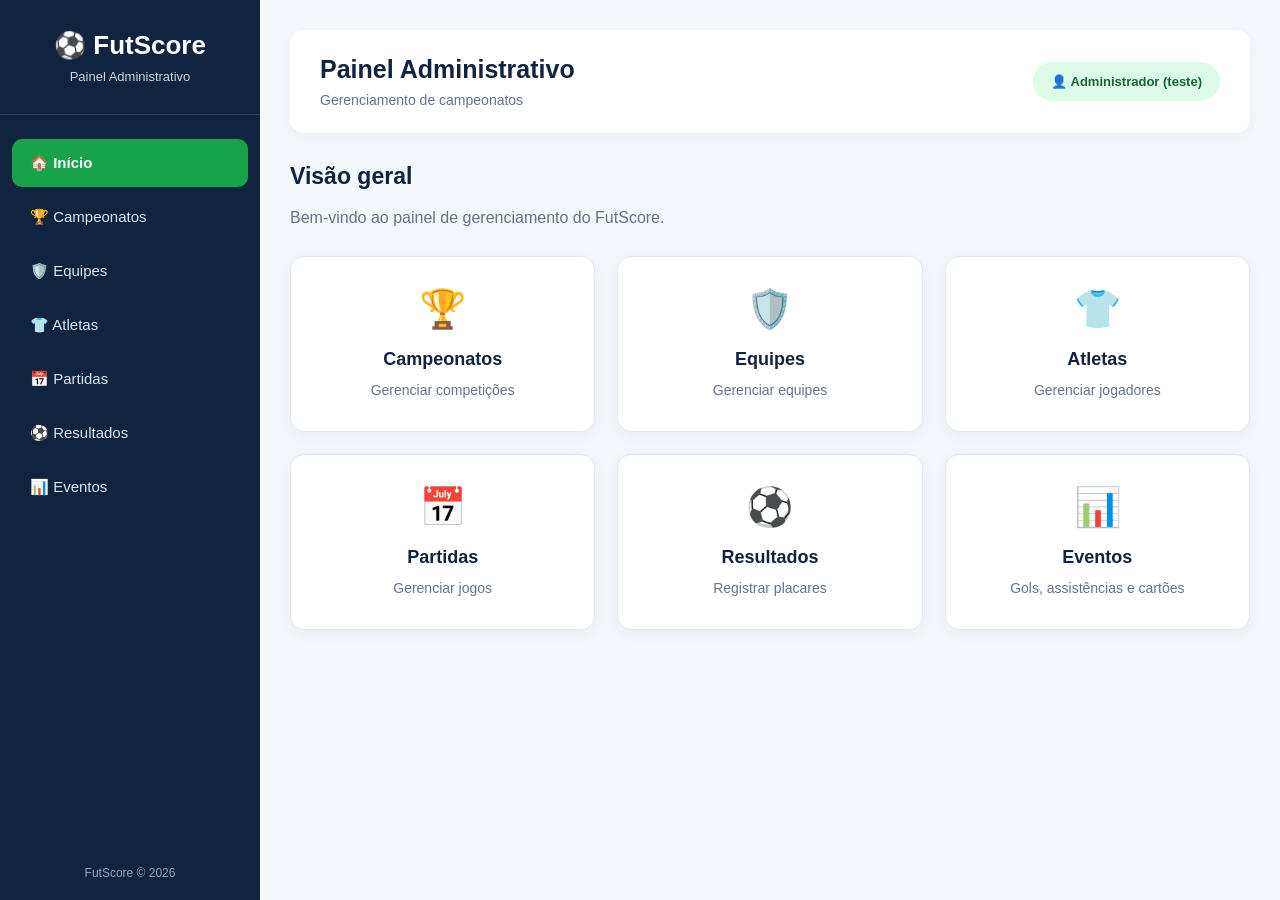
==== admin/index.html @ 732e791b "feat: integrar telas publicas e criar painel administrativo" ====
<!DOCTYPE html>
<html lang="pt-BR">

<head>
    <meta charset="UTF-8">

    <meta name="viewport"
          content="width=device-width, initial-scale=1.0">

    <title>FutScore | Painel Administrativo</title>

    <link rel="stylesheet" href="admin.css">
</head>

<body>

    <div class="admin-container">

        <!-- MENU LATERAL -->
        <aside class="sidebar">

            <div class="logo">
                <h2>⚽ FutScore</h2>
                <p>Painel Administrativo</p>
            </div>

            <nav class="menu">

                <a href="#" class="menu-item ativo"
                   data-pagina="inicio">
                    🏠 Início
                </a>

                <a href="#" class="menu-item"
                   data-pagina="campeonatos">
                    🏆 Campeonatos
                </a>

                <a href="#" class="menu-item"
                   data-pagina="equipes">
                    🛡️ Equipes
                </a>

                <a href="#" class="menu-item"
                   data-pagina="atletas">
                    👕 Atletas
                </a>

                <a href="#" class="menu-item"
                   data-pagina="partidas">
                    📅 Partidas
                </a>

                <a href="#" class="menu-item"
                   data-pagina="resultados">
                    ⚽ Resultados
                </a>

                <a href="#" class="menu-item"
                   data-pagina="eventos">
                    📊 Eventos
                </a>

            </nav>

            <div class="sidebar-rodape">
                <p>FutScore © 2026</p>
            </div>

        </aside>

        <!-- CONTEÚDO PRINCIPAL -->
        <main class="conteudo">

            <header class="topo">

                <div>
                    <h1>Painel Administrativo</h1>
                    <p>Gerenciamento de campeonatos</p>
                </div>

                <div class="usuario">
                    <span>👤 Administrador (teste)</span>
                </div>

            </header>

            <!-- PÁGINA INICIAL -->
            <section id="pagina-inicio"
                     class="pagina ativa">

                <h2>Visão geral</h2>

                <p class="descricao">
                    Bem-vindo ao painel de gerenciamento
                    do FutScore.
                </p>

                <div class="cards">

                    <div class="card">
                        <div class="card-icone">🏆</div>
                        <h3>Campeonatos</h3>
                        <p>Gerenciar competições</p>
                    </div>

                    <div class="card">
                        <div class="card-icone">🛡️</div>
                        <h3>Equipes</h3>
                        <p>Gerenciar equipes</p>
                    </div>

                    <div class="card">
                        <div class="card-icone">👕</div>
                        <h3>Atletas</h3>
                        <p>Gerenciar jogadores</p>
                    </div>

                    <div class="card">
                        <div class="card-icone">📅</div>
                        <h3>Partidas</h3>
                        <p>Gerenciar jogos</p>
                    </div>

                    <div class="card">
                        <div class="card-icone">⚽</div>
                        <h3>Resultados</h3>
                        <p>Registrar placares</p>
                    </div>

                    <div class="card">
                        <div class="card-icone">📊</div>
                        <h3>Eventos</h3>
                        <p>Gols, assistências e cartões</p>
                    </div>

                </div>

            </section>

            
        <!-- CAMPEONATOS -->
        <section id="pagina-campeonatos" class="pagina">

            <h2>Gerenciamento de Campeonatos</h2>

            <p class="descricao">
                Consulte os campeonatos cadastrados no FutScore.
            </p>

            
            <!-- FORMULÁRIO DE CADASTRO DE CAMPEONATO -->
            <div class="card" style="margin-bottom: 25px; text-align: left;">

                <h3>Cadastrar novo campeonato</h3>

                <form id="form-campeonato">

                    <div class="campo-formulario">
                        <label for="nome-campeonato">
                            Nome do campeonato
                        </label>

                        <input
                            type="text"
                            id="nome-campeonato"
                            name="nome"
                            placeholder="Ex.: 11ª Copa do Feijão"
                            required
                        >
                    </div>

                    <div class="campo-formulario">
                        <label for="ano-campeonato">
                            Ano
                        </label>

                        <input
                            type="number"
                            id="ano-campeonato"
                            name="ano"
                            min="2000"
                            max="2100"
                            placeholder="Ex.: 2028"
                            required
                        >
                    </div>

                    <div class="campo-formulario">
                        <label for="inicio-campeonato">
                            Data de início
                        </label>

                        <input
                            type="date"
                            id="inicio-campeonato"
                            name="dataInicio"
                            required
                        >
                    </div>

                    <div class="campo-formulario">
                        <label for="fim-campeonato">
                            Data de término
                        </label>

                        <input
                            type="date"
                            id="fim-campeonato"
                            name="dataFim"
                            required
                        >
                    </div>

                    <div class="campo-formulario">
                        <label for="regulamento-campeonato">
                            Regulamento
                        </label>

                        <textarea
                            id="regulamento-campeonato"
                            name="regulamento"
                            rows="4"
                            placeholder="Descreva o regulamento do campeonato"
                        ></textarea>
                    </div>

                    <button type="submit" class="btn-salvar">
                        Salvar campeonato
                    </button>

                    <p id="mensagem-campeonato"
                    role="status"
                    aria-live="polite"></p>

                </form>

            </div>

            <div class="card">

                <h3>Campeonatos cadastrados</h3>

                <div style="overflow-x: auto; margin-top: 20px;">

                    <table id="tabela-campeonatos"
                        style="width: 100%; border-collapse: collapse;">

                        <thead>
                            <tr>
                                <th>ID</th>
                                <th>Nome</th>
                                <th>Ano</th>
                                <th>Data de início</th>
                                <th>Data de término</th>
                                <th>Ações</th>
                            </tr>
                        </thead>

                        <tbody id="lista-campeonatos-admin">

                            <tr>
                                <td colspan="6">
                                    Aguardando carregamento...
                                </td>
                            </tr>

                        </tbody>

                    </table>

                </div>

            </div>

        </section>

            <!-- EQUIPES -->
            <section id="pagina-equipes"
                     class="pagina">

                <h2>Equipes</h2>

                <p>
                    Área para cadastrar e gerenciar equipes.
                </p>

            </section>

            <!-- ATLETAS -->
            <section id="pagina-atletas"
                     class="pagina">

                <h2>Atletas</h2>

                <p>
                    Área para cadastrar e gerenciar atletas.
                </p>

            </section>

            <!-- PARTIDAS -->
            <section id="pagina-partidas"
                     class="pagina">

                <h2>Partidas</h2>

                <p>
                    Área para cadastrar e gerenciar partidas.
                </p>

            </section>

            <!-- RESULTADOS -->
            <section id="pagina-resultados"
                     class="pagina">

                <h2>Resultados</h2>

                <p>
                    Área para registrar os resultados
                    das partidas.
                </p>

            </section>

            <!-- EVENTOS -->
            <section id="pagina-eventos"
                     class="pagina">

                <h2>Eventos das partidas</h2>

                <p>
                    Área para registrar gols,
                    assistências e cartões.
                </p>

            </section>

        </main>

    </div>

    <script src="admin.js"></script>

</body>
</html>
---- admin/admin.css ----
/* =========================================
   FUTSCORE - PAINEL ADMINISTRATIVO
========================================= */

* {
    margin: 0;
    padding: 0;
    box-sizing: border-box;
}

:root {
    --azul-escuro: #10233f;
    --azul-menu: #172f50;
    --verde: #16a34a;
    --verde-claro: #dcfce7;
    --fundo: #f3f6fa;
    --branco: #ffffff;
    --texto: #243247;
    --cinza: #64748b;
    --borda: #e2e8f0;
}

body {
    font-family: Arial, Helvetica, sans-serif;
    background: var(--fundo);
    color: var(--texto);
    min-height: 100vh;
}

/* ESTRUTURA PRINCIPAL */

.admin-container {
    display: flex;
    min-height: 100vh;
}

/* MENU LATERAL */

.sidebar {
    width: 260px;
    min-width: 260px;
    background: var(--azul-escuro);
    color: var(--branco);
    display: flex;
    flex-direction: column;
    min-height: 100vh;
    position: sticky;
    top: 0;
    height: 100vh;
    overflow-y: auto;
}

.logo {
    padding: 30px 20px;
    text-align: center;
    border-bottom: 1px solid rgba(255, 255, 255, 0.12);
}

.logo h2 {
    font-size: 26px;
    margin-bottom: 8px;
}

.logo p {
    font-size: 13px;
    color: #cbd5e1;
}

/* NAVEGAÇÃO */

.menu {
    display: flex;
    flex-direction: column;
    gap: 6px;
    padding: 24px 12px;
}

.menu-item {
    display: block;
    text-decoration: none;
    color: #dbe5f0;
    padding: 15px 18px;
    border-radius: 10px;
    font-size: 15px;
    transition: background 0.2s, color 0.2s;
}

.menu-item:hover {
    background: var(--azul-menu);
    color: var(--branco);
}

.menu-item.ativo {
    background: var(--verde);
    color: var(--branco);
    font-weight: bold;
}

.sidebar-rodape {
    margin-top: auto;
    padding: 20px;
    text-align: center;
    font-size: 12px;
    color: #94a3b8;
}

/* CONTEÚDO PRINCIPAL */

.conteudo {
    flex: 1;
    min-width: 0;
    padding: 30px;
}

/* CABEÇALHO */

.topo {
    display: flex;
    align-items: center;
    justify-content: space-between;
    gap: 20px;
    background: var(--branco);
    padding: 25px 30px;
    border-radius: 14px;
    margin-bottom: 30px;
    box-shadow: 0 3px 12px rgba(0, 0, 0, 0.04);
}

.topo h1 {
    font-size: 25px;
    color: var(--azul-escuro);
    margin-bottom: 8px;
}

.topo p {
    color: var(--cinza);
    font-size: 14px;
}

.usuario {
    background: var(--verde-claro);
    color: #166534;
    padding: 12px 18px;
    border-radius: 30px;
    font-size: 13px;
    font-weight: bold;
    white-space: nowrap;
}

/* SEÇÕES */

.pagina {
    display: none;
}

.pagina.ativa {
    display: block;
}

.pagina h2 {
    font-size: 23px;
    color: var(--azul-escuro);
    margin-bottom: 15px;
}

.descricao {
    color: var(--cinza);
    margin-bottom: 25px;
    line-height: 1.6;
}

/* CARTÕES DO PAINEL */

.cards {
    display: grid;
    grid-template-columns: repeat(3, minmax(0, 1fr));
    gap: 22px;
    margin-top: 25px;
}

.card {
    background: var(--branco);
    padding: 30px 20px;
    border-radius: 14px;
    text-align: center;
    border: 1px solid var(--borda);
    box-shadow: 0 4px 15px rgba(0, 0, 0, 0.04);
    transition: transform 0.2s, box-shadow 0.2s;
}

.card:hover {
    transform: translateY(-5px);
    box-shadow: 0 8px 22px rgba(0, 0, 0, 0.10);
}

.card-icone {
    font-size: 38px;
    margin-bottom: 18px;
}

.card h3 {
    color: var(--azul-escuro);
    font-size: 18px;
    margin-bottom: 10px;
}

.card p {
    color: var(--cinza);
    font-size: 14px;
    line-height: 1.5;
}

/* TELAS MENORES */

@media (max-width: 1100px) {

    .cards {
        grid-template-columns: repeat(2, minmax(0, 1fr));
    }

    .sidebar {
        width: 220px;
        min-width: 220px;
    }
}

/* CELULARES */

@media (max-width: 700px) {

    .admin-container {
        flex-direction: column;
    }

    .sidebar {
        position: static;
        width: 100%;
        min-width: 0;
        height: auto;
        min-height: auto;
        overflow: visible;
    }

    .logo {
        padding: 18px;
    }

    .logo h2 {
        font-size: 23px;
    }

    .menu {
        flex-direction: row;
        overflow-x: auto;
        padding: 12px;
        gap: 8px;
    }

    .menu-item {
        white-space: nowrap;
        padding: 12px 15px;
        font-size: 13px;
    }

    .sidebar-rodape {
        display: none;
    }

    .conteudo {
        padding: 16px;
    }

    .topo {
        flex-direction: column;
        align-items: flex-start;
        padding: 20px;
        gap: 15px;
    }

    .topo h1 {
        font-size: 21px;
    }

    .usuario {
        font-size: 12px;
    }

    .cards {
        grid-template-columns: 1fr;
        gap: 15px;
    }

    .card {
        padding: 25px 18px;
    }

    .pagina h2 {
        font-size: 21px;
    }
}


/* =========================================
   FORMULÁRIOS DO PAINEL ADMINISTRATIVO
========================================= */

#form-campeonato {
    margin-top: 25px;
    display: grid;
    grid-template-columns: repeat(2, minmax(0, 1fr));
    gap: 20px;
}

.campo-formulario {
    display: flex;
    flex-direction: column;
    gap: 8px;
    min-width: 0;
}

.campo-formulario label {
    font-size: 14px;
    font-weight: bold;
    color: var(--azul-escuro);
}

.campo-formulario input,
.campo-formulario textarea {
    width: 100%;
    padding: 13px 15px;
    border: 1px solid var(--borda);
    border-radius: 8px;
    font-family: inherit;
    font-size: 14px;
    color: var(--texto);
    background: var(--branco);
    transition: border-color 0.2s, box-shadow 0.2s;
}

.campo-formulario input:focus,
.campo-formulario textarea:focus {
    outline: none;
    border-color: var(--verde);
    box-shadow: 0 0 0 3px rgba(22, 163, 74, 0.12);
}

.campo-formulario textarea {
    resize: vertical;
    min-height: 100px;
}

/* Regulamento ocupa toda a largura */

.campo-formulario:has(textarea) {
    grid-column: 1 / -1;
}

/* BOTÃO SALVAR */

.btn-salvar {
    grid-column: 1 / -1;
    justify-self: start;
    background: var(--verde);
    color: var(--branco);
    border: none;
    border-radius: 8px;
    padding: 14px 26px;
    font-size: 15px;
    font-weight: bold;
    cursor: pointer;
    transition: background 0.2s, transform 0.2s;
}

.btn-salvar:hover {
    background: #15803d;
    transform: translateY(-2px);
}

.btn-salvar:active {
    transform: translateY(0);
}

.btn-salvar:focus-visible {
    outline: 3px solid var(--azul-escuro);
    outline-offset: 3px;
}

/* MENSAGENS DO FORMULÁRIO */

#mensagem-campeonato {
    grid-column: 1 / -1;
    font-size: 14px;
    font-weight: bold;
}

#mensagem-campeonato:empty {
    display: none;
}

/* RESPONSIVIDADE */

@media (max-width: 700px) {

    #form-campeonato {
        grid-template-columns: 1fr;
        gap: 16px;
    }

    .btn-salvar {
        width: 100%;
        justify-self: stretch;
    }
}


/* BOTÃO EXCLUIR CAMPEONATO */

.btn-excluir {
    background: #dc2626;
    color: #ffffff;
    border: none;
    border-radius: 7px;
    padding: 9px 15px;
    font-size: 13px;
    font-weight: bold;
    cursor: pointer;
    transition: background 0.2s;
}

.btn-excluir:hover {
    background: #b91c1c;
}

.btn-excluir:focus-visible {
    outline: 3px solid #7f1d1d;
    outline-offset: 2px;
}
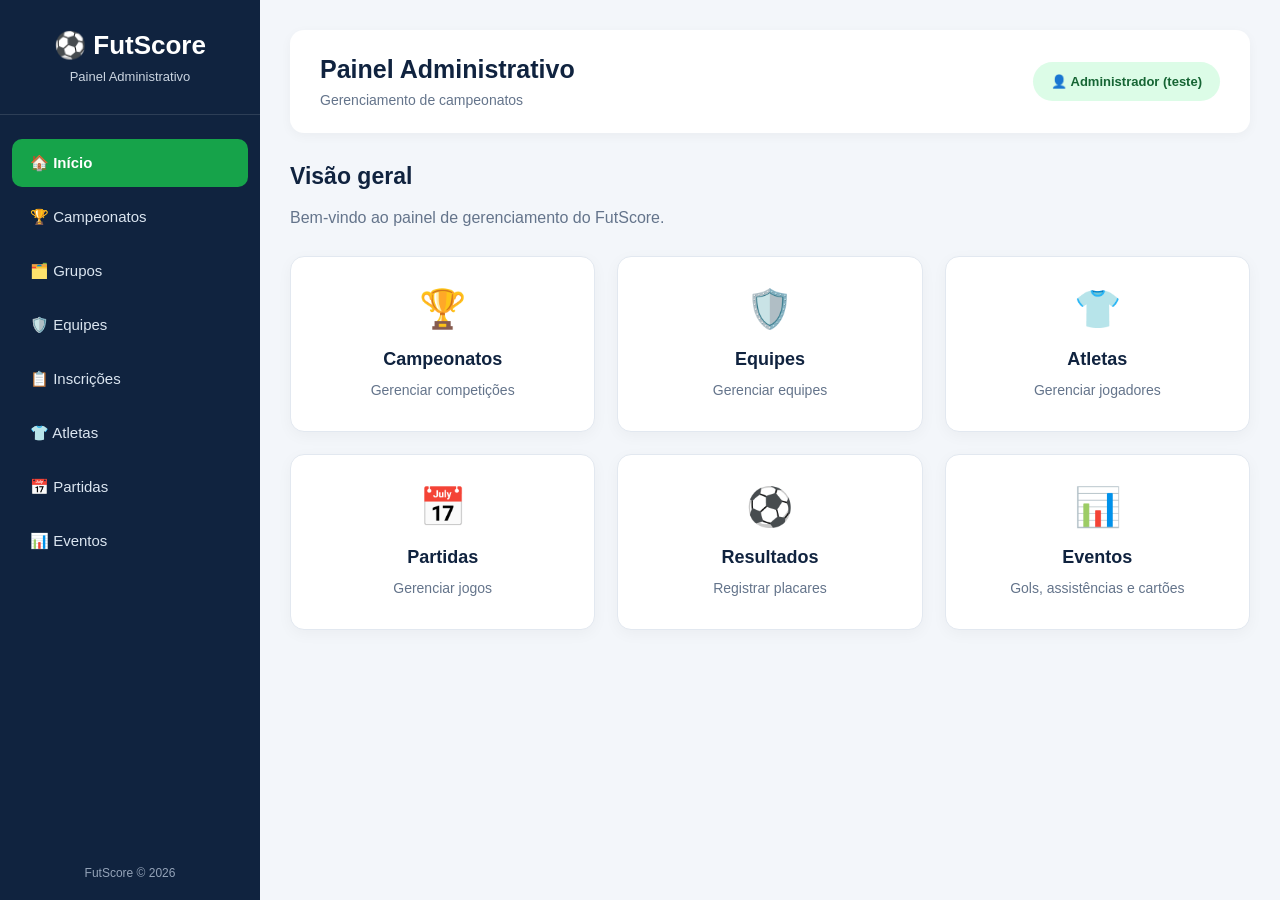
==== commit 83faf6c8: "Entrega 4 - Integracao da UI com a API e gerenciamento de campeonatos" ====
--- a/admin/index.html
+++ b/admin/index.html
@@ -32,33 +32,31 @@
                     🏠 Início
                 </a>
 
-                <a href="#" class="menu-item"
-                   data-pagina="campeonatos">
+                <a href="campeonatos.html" class="menu-item">
                     🏆 Campeonatos
                 </a>
 
-                <a href="#" class="menu-item"
-                   data-pagina="equipes">
+                <a href="grupos.html" class="menu-item">
+                    🗂️ Grupos
+                </a>
+
+                <a href="equipes.html" class="menu-item">
                     🛡️ Equipes
                 </a>
 
-                <a href="#" class="menu-item"
-                   data-pagina="atletas">
+                <a href="inscricoes.html" class="menu-item">
+                    📋 Inscrições
+                </a>
+
+                <a href="atletas.html" class="menu-item">
                     👕 Atletas
                 </a>
 
-                <a href="#" class="menu-item"
-                   data-pagina="partidas">
+                <a href="partidas.html" class="menu-item">
                     📅 Partidas
                 </a>
 
-                <a href="#" class="menu-item"
-                   data-pagina="resultados">
-                    ⚽ Resultados
-                </a>
-
-                <a href="#" class="menu-item"
-                   data-pagina="eventos">
+                <a href="eventos.html" class="menu-item">
                     📊 Eventos
                 </a>
 
@@ -139,155 +137,6 @@
 
             </section>
 
-            
-        <!-- CAMPEONATOS -->
-        <section id="pagina-campeonatos" class="pagina">
-
-            <h2>Gerenciamento de Campeonatos</h2>
-
-            <p class="descricao">
-                Consulte os campeonatos cadastrados no FutScore.
-            </p>
-
-            
-            <!-- FORMULÁRIO DE CADASTRO DE CAMPEONATO -->
-            <div class="card" style="margin-bottom: 25px; text-align: left;">
-
-                <h3>Cadastrar novo campeonato</h3>
-
-                <form id="form-campeonato">
-
-                    <div class="campo-formulario">
-                        <label for="nome-campeonato">
-                            Nome do campeonato
-                        </label>
-
-                        <input
-                            type="text"
-                            id="nome-campeonato"
-                            name="nome"
-                            placeholder="Ex.: 11ª Copa do Feijão"
-                            required
-                        >
-                    </div>
-
-                    <div class="campo-formulario">
-                        <label for="ano-campeonato">
-                            Ano
-                        </label>
-
-                        <input
-                            type="number"
-                            id="ano-campeonato"
-                            name="ano"
-                            min="2000"
-                            max="2100"
-                            placeholder="Ex.: 2028"
-                            required
-                        >
-                    </div>
-
-                    <div class="campo-formulario">
-                        <label for="inicio-campeonato">
-                            Data de início
-                        </label>
-
-                        <input
-                            type="date"
-                            id="inicio-campeonato"
-                            name="dataInicio"
-                            required
-                        >
-                    </div>
-
-                    <div class="campo-formulario">
-                        <label for="fim-campeonato">
-                            Data de término
-                        </label>
-
-                        <input
-                            type="date"
-                            id="fim-campeonato"
-                            name="dataFim"
-                            required
-                        >
-                    </div>
-
-                    <div class="campo-formulario">
-                        <label for="regulamento-campeonato">
-                            Regulamento
-                        </label>
-
-                        <textarea
-                            id="regulamento-campeonato"
-                            name="regulamento"
-                            rows="4"
-                            placeholder="Descreva o regulamento do campeonato"
-                        ></textarea>
-                    </div>
-
-                    <button type="submit" class="btn-salvar">
-                        Salvar campeonato
-                    </button>
-
-                    <p id="mensagem-campeonato"
-                    role="status"
-                    aria-live="polite"></p>
-
-                </form>
-
-            </div>
-
-            <div class="card">
-
-                <h3>Campeonatos cadastrados</h3>
-
-                <div style="overflow-x: auto; margin-top: 20px;">
-
-                    <table id="tabela-campeonatos"
-                        style="width: 100%; border-collapse: collapse;">
-
-                        <thead>
-                            <tr>
-                                <th>ID</th>
-                                <th>Nome</th>
-                                <th>Ano</th>
-                                <th>Data de início</th>
-                                <th>Data de término</th>
-                                <th>Ações</th>
-                            </tr>
-                        </thead>
-
-                        <tbody id="lista-campeonatos-admin">
-
-                            <tr>
-                                <td colspan="6">
-                                    Aguardando carregamento...
-                                </td>
-                            </tr>
-
-                        </tbody>
-
-                    </table>
-
-                </div>
-
-            </div>
-
-        </section>
-
-            <!-- EQUIPES -->
-            <section id="pagina-equipes"
-                     class="pagina">
-
-                <h2>Equipes</h2>
-
-                <p>
-                    Área para cadastrar e gerenciar equipes.
-                </p>
-
-            </section>
-
             <!-- ATLETAS -->
             <section id="pagina-atletas"
                      class="pagina">
--- a/admin/admin.css
+++ b/admin/admin.css
@@ -437,4 +437,1036 @@
     outline-offset: 2px;
 }
 
-
+/* Botão Editar */
+.btn-editar {
+    background: #2563eb;
+    color: #ffffff;
+    border: none;
+    border-radius: 7px;
+    padding: 9px 15px;
+    font-size: 13px;
+    font-weight: bold;
+    cursor: pointer;
+    margin-right: 10px;
+    transition: background 0.2s;
+}
+
+/* Efeito ao passar o mouse */
+.btn-editar:hover {
+    background-color: #1d4ed8;
+}
+
+/* =========================================
+   FORMULÁRIO DE EQUIPES
+========================================= */
+
+#form-equipe {
+    margin-top: 25px;
+    display: grid;
+    grid-template-columns: repeat(2, minmax(0, 1fr));
+    gap: 20px;
+}
+
+/* Área dos botões do formulário */
+.acoes-form-equipe {
+    grid-column: 1 / -1;
+    display: grid;
+    grid-template-columns: 1fr 1fr;
+    gap: 12px;
+}
+
+/* Botões com a mesma largura */
+.acoes-form-equipe .btn-salvar,
+.acoes-form-equipe .btn-excluir {
+    width: 100%;
+    box-sizing: border-box;
+    margin: 0;
+}
+
+/* Mensagens do formulário */
+#mensagem-equipe {
+    grid-column: 1 / -1;
+    font-size: 14px;
+    font-weight: bold;
+}
+
+#mensagem-equipe:empty {
+    display: none;
+}
+
+/* =========================================
+   RESPONSIVIDADE DO FORMULÁRIO
+========================================= */
+
+@media (max-width: 700px) {
+    #form-equipe {
+        grid-template-columns: 1fr;
+        gap: 16px;
+    }
+}
+
+@media (max-width: 480px) {
+    .acoes-form-equipe {
+        grid-template-columns: 1fr;
+    }
+}
+
+
+/* =========================================
+   TABELA DE EQUIPES
+========================================= */
+
+.tabela-equipes {
+    width: 100%;
+    border-collapse: collapse;
+    margin-top: 15px;
+    background: #ffffff;
+    border-radius: 10px;
+    overflow: hidden;
+    box-shadow: 0 3px 12px rgba(0, 0, 0, 0.05);
+}
+
+.tabela-equipes thead {
+    background: var(--azul-escuro);
+    color: #ffffff;
+}
+
+.tabela-equipes th,
+.tabela-equipes td {
+    padding: 14px 16px;
+    text-align: left;
+    border-bottom: 1px solid var(--borda);
+    font-size: 14px;
+}
+
+.tabela-equipes tbody tr:nth-child(even) {
+    background: #f8fafc;
+}
+
+.tabela-equipes tbody tr:hover {
+    background: #eef6ff;
+}
+
+.tabela-equipes tbody tr:last-child td {
+    border-bottom: none;
+}
+
+
+/* =========================================
+   CORREÇÃO DOS BOTÕES DE EQUIPES
+========================================= */
+
+#form-equipe .acoes-form-equipe {
+    grid-column: 1 / -1;
+    display: grid;
+    grid-template-columns: repeat(2, minmax(0, 1fr));
+    gap: 12px;
+}
+
+#form-equipe .acoes-form-equipe .btn-salvar,
+#form-equipe .acoes-form-equipe .btn-excluir {
+    grid-column: auto;
+    width: 100%;
+    justify-self: stretch;
+    margin: 0;
+}
+
+@media (max-width: 480px) {
+    #form-equipe .acoes-form-equipe {
+        grid-template-columns: 1fr;
+    }
+}
+
+
+/* Botões compactos do formulário de equipes */
+
+#form-equipe .acoes-form-equipe {
+    display: flex;
+    flex-wrap: wrap;
+    justify-content: flex-start;
+    align-items: center;
+    gap: 12px;
+}
+
+#form-equipe .acoes-form-equipe .btn-salvar,
+#form-equipe .acoes-form-equipe .btn-excluir {
+    grid-column: auto;
+    width: auto;
+    min-width: 160px;
+    justify-self: auto;
+    margin: 0;
+    padding: 14px 26px;
+    font-size: 15px;
+}
+
+/* Botões do formulário de campeonatos */
+
+#form-campeonato .acoes-form-campeonato {
+    display: flex;
+    flex-wrap: wrap;
+    align-items: stretch;
+    justify-content: flex-start;
+    gap: 12px;
+}
+
+#form-campeonato .acoes-form-campeonato .btn-salvar,
+#form-campeonato .acoes-form-campeonato .btn-excluir {
+    width: auto;
+    min-width: 160px;
+    height: 56px;
+    padding: 0 20px;
+    margin: 0;
+    font-size: 15px;
+    display: inline-flex;
+    align-items: center;
+    justify-content: center;
+}
+
+/* TABELA DE CAMPEONATOS */
+
+#pagina-campeonatos {
+    width: 100%;
+    min-width: 0;
+}
+
+#tabela-campeonatos {
+    width: 100%;
+    border-collapse: collapse;
+    table-layout: auto;
+    margin-top: 15px;
+}
+
+#tabela-campeonatos th,
+#tabela-campeonatos td {
+    padding: 14px 16px;
+    text-align: left;
+    vertical-align: middle;
+}
+
+/* =========================================
+   FORMULÁRIO DE ATLETAS
+========================================= */
+
+#form-atleta {
+    margin-top: 25px;
+    display: grid;
+    grid-template-columns: repeat(2, minmax(0, 1fr));
+    gap: 20px;
+}
+
+#form-atleta .campo-formulario {
+    display: flex;
+    flex-direction: column;
+    gap: 8px;
+    min-width: 0;
+}
+
+#form-atleta input,
+#form-atleta select {
+    width: 100%;
+    height: 56px;
+    padding: 12px 18px;
+    border: 1px solid #dbe3ee;
+    border-radius: 10px;
+    background-color: #ffffff;
+    color: #1e293b;
+    font-size: 16px;
+    box-sizing: border-box;
+}
+
+#form-atleta input:focus,
+#form-atleta select:focus {
+    outline: none;
+    border-color: #2563eb;
+}
+
+#form-atleta .acoes-form-atleta,
+#form-atleta #mensagem-atleta {
+    grid-column: 1 / -1;
+}
+
+#form-atleta .acoes-form-atleta {
+    display: flex;
+    flex-wrap: wrap;
+    gap: 12px;
+}
+
+#form-atleta .acoes-form-atleta button {
+    width: auto;
+    min-width: 160px;
+    min-height: 50px;
+    margin: 0;
+    padding: 12px 20px;
+}
+
+@media (max-width: 700px) {
+    #form-atleta {
+        grid-template-columns: 1fr;
+    }
+}
+
+/* PADRONIZAÇÃO DOS BOTÕES DO FORMULÁRIO DE ATLETAS */
+
+#form-atleta .acoes-form-atleta button {
+    font-family: inherit;
+    font-size: 18px;
+    font-weight: 700;
+}
+
+/* =========================================
+   FORMULÁRIO DE PARTIDAS
+========================================= */
+
+#form-partida {
+    display: flex;
+    flex-direction: column;
+    gap: 16px;
+    margin-top: 20px;
+}
+
+#form-partida .campo-formulario {
+    display: flex;
+    flex-direction: column;
+    gap: 6px;
+}
+
+#form-partida .campo-formulario label {
+    font-weight: 600;
+}
+
+#form-partida .campo-formulario input,
+#form-partida .campo-formulario select {
+    width: 100%;
+    padding: 10px 12px;
+    border: 1px solid #ccc;
+    border-radius: 6px;
+    font-size: 14px;
+    box-sizing: border-box;
+}
+
+#form-partida .campo-formulario input:focus,
+#form-partida .campo-formulario select:focus {
+    outline: none;
+    border-color: #198754;
+}
+
+.acoes-form-partida {
+    display: flex;
+    gap: 10px;
+    margin-top: 10px;
+}
+
+#btn-salvar-partida {
+    padding: 12px 20px;
+    border: none;
+    border-radius: 6px;
+    background-color: #198754;
+    color: white;
+    font-size: 14px;
+    font-weight: 600;
+    cursor: pointer;
+}
+
+#btn-salvar-partida:hover {
+    background-color: #146c43;
+}
+
+#mensagem-partida {
+    font-size: 14px;
+    font-weight: 500;
+}
+
+#mensagem-partida:empty {
+    display: none;
+}
+
+/* =========================================
+   BOTÕES DE AÇÕES - PARTIDAS
+========================================= */
+
+.btn-editar-partida,
+.btn-excluir-partida {
+    padding: 8px 12px;
+    border: none;
+    border-radius: 6px;
+    color: white;
+    font-size: 13px;
+    font-weight: 600;
+    cursor: pointer;
+    margin: 3px;
+    transition: background-color 0.2s ease;
+}
+
+/* Botão Editar */
+.btn-editar-partida {
+    background-color: #0d6efd;
+}
+
+.btn-editar-partida:hover {
+    background-color: #0a58ca;
+}
+
+/* Botão Excluir */
+.btn-excluir-partida {
+    background-color: #dc3545;
+}
+
+.btn-excluir-partida:hover {
+    background-color: #b02a37;
+}
+
+/* =========================================
+   BOTÃO CANCELAR EDIÇÃO - PARTIDAS
+========================================= */
+
+#btn-cancelar-edicao-partida {
+    padding: 12px 20px;
+    border: none;
+    border-radius: 6px;
+    background-color: #6c757d;
+    color: white;
+    font-size: 14px;
+    font-weight: 600;
+    cursor: pointer;
+    transition: background-color 0.2s ease;
+}
+
+#btn-cancelar-edicao-partida:hover {
+    background-color: #565e64;
+}
+/* =========================================
+   BOTÃO REGISTRAR RESULTADO - PARTIDAS
+========================================= */
+
+.btn-resultado-partida {
+    padding: 8px 12px;
+    border: none;
+    border-radius: 6px;
+    background-color: #fd7e14;
+    color: white;
+    font-size: 13px;
+    font-weight: 600;
+    cursor: pointer;
+    margin: 3px;
+    transition: background-color 0.2s ease;
+}
+
+.btn-resultado-partida:hover {
+    background-color: #ca6510;
+}
+
+/* =========================================
+   FORMULÁRIO DE RESULTADOS - PARTIDAS
+========================================= */
+
+#card-resultado-partida {
+    margin-top: 20px;
+}
+
+#identificacao-partida-resultado {
+    margin: 12px 0;
+    font-size: 15px;
+    font-weight: 600;
+}
+
+#form-resultado-partida {
+    display: flex;
+    flex-direction: column;
+    gap: 16px;
+    margin-top: 20px;
+}
+
+#form-resultado-partida .campo-formulario {
+    display: flex;
+    flex-direction: column;
+    gap: 6px;
+}
+
+#form-resultado-partida .campo-formulario label {
+    font-weight: 600;
+}
+
+#form-resultado-partida input,
+#form-resultado-partida select {
+    width: 100%;
+    padding: 10px 12px;
+    border: 1px solid #ccc;
+    border-radius: 6px;
+    font-size: 14px;
+    box-sizing: border-box;
+}
+
+#form-resultado-partida input:focus,
+#form-resultado-partida select:focus {
+    outline: none;
+    border-color: #198754;
+}
+
+/* Botão Salvar resultado */
+
+#btn-salvar-resultado {
+    padding: 12px 20px;
+    border: none;
+    border-radius: 6px;
+    background-color: #198754;
+    color: white;
+    font-size: 14px;
+    font-weight: 600;
+    cursor: pointer;
+}
+
+#btn-salvar-resultado:hover {
+    background-color: #146c43;
+}
+
+/* Botão Cancelar */
+
+#btn-cancelar-resultado {
+    padding: 12px 20px;
+    border: none;
+    border-radius: 6px;
+    background-color: #6c757d;
+    color: white;
+    font-size: 14px;
+    font-weight: 600;
+    cursor: pointer;
+}
+
+#btn-cancelar-resultado:hover {
+    background-color: #565e64;
+}
+
+/* Mensagens de retorno */
+
+#mensagem-resultado {
+    font-size: 14px;
+    font-weight: 500;
+}
+
+#mensagem-resultado:empty {
+    display: none;
+}
+
+
+/* =========================================
+   FUTSCORE - PAINEL DE EVENTOS
+   ========================================= */
+
+/* Área principal dos eventos */
+.conteudo:has(#form-evento) {
+    padding-bottom: 40px;
+}
+
+/* Cartões de seleção, formulário e tabela */
+.form-container:has(#partida-evento),
+.form-container:has(#form-evento),
+.form-container:has(#lista-eventos) {
+    background: #ffffff;
+    padding: 25px;
+    margin: 22px 0;
+    border-radius: 14px;
+    border: 1px solid #e5eaf1;
+    box-shadow: 0 4px 16px rgba(0, 0, 0, 0.05);
+}
+
+/* Títulos dos cartões */
+.form-container:has(#partida-evento) h3,
+.form-container:has(#form-evento) h3,
+.form-container:has(#lista-eventos) h3 {
+    color: #102a43;
+    font-size: 20px;
+    margin: 0 0 20px;
+    padding-bottom: 12px;
+    border-bottom: 2px solid #eef2f7;
+}
+
+/* Organização dos campos */
+.form-container:has(#form-evento) form {
+    display: grid;
+    grid-template-columns: repeat(3, minmax(0, 1fr));
+    gap: 18px;
+    align-items: end;
+}
+
+/* Cada campo */
+.form-container:has(#form-evento) .form-grupo,
+.form-container:has(#partida-evento) .form-grupo {
+    display: flex;
+    flex-direction: column;
+    gap: 8px;
+    min-width: 0;
+}
+
+/* Rótulos */
+.form-container:has(#form-evento) label,
+.form-container:has(#partida-evento) label {
+    font-size: 14px;
+    font-weight: 600;
+    color: #334155;
+}
+
+/* Selects e campo minuto */
+#partida-evento,
+#tipo-evento,
+#atleta-evento,
+#minuto-evento {
+    width: 100%;
+    min-width: 0;
+    height: 44px;
+    padding: 10px 12px;
+    border: 1px solid #cbd5e1;
+    border-radius: 8px;
+    background: #ffffff;
+    color: #1e293b;
+    font-size: 14px;
+    box-sizing: border-box;
+    outline: none;
+    transition: border-color 0.2s, box-shadow 0.2s;
+}
+
+/* Destaque ao selecionar um campo */
+#partida-evento:focus,
+#tipo-evento:focus,
+#atleta-evento:focus,
+#minuto-evento:focus {
+    border-color: #2563eb;
+    box-shadow: 0 0 0 3px rgba(37, 99, 235, 0.12);
+}
+
+/* Botão registrar evento */
+#form-evento button[type="submit"] {
+    grid-column: 1 / -1;
+    justify-self: start;
+    background: #16a34a;
+    color: #ffffff;
+    border: none;
+    border-radius: 8px;
+    padding: 13px 25px;
+    font-size: 14px;
+    font-weight: 600;
+    cursor: pointer;
+    transition: background 0.2s, transform 0.2s;
+}
+
+#form-evento button[type="submit"]:hover {
+    background: #15803d;
+    transform: translateY(-1px);
+}
+
+#form-evento button[type="submit"]:disabled {
+    opacity: 0.6;
+    cursor: not-allowed;
+}
+
+/* Tabela de eventos */
+.form-container:has(#lista-eventos) {
+    overflow-x: auto;
+}
+
+.form-container:has(#lista-eventos) .tabela-admin {
+    width: 100%;
+    border-collapse: collapse;
+    border-spacing: 0;
+    font-size: 14px;
+}
+
+/* Cabeçalho da tabela */
+.form-container:has(#lista-eventos) .tabela-admin thead {
+    background: #eff6ff;
+}
+
+.form-container:has(#lista-eventos) .tabela-admin th {
+    padding: 15px 14px;
+    color: #1e3a5f;
+    font-weight: 700;
+    text-align: left;
+    border-bottom: 2px solid #dbeafe;
+    white-space: nowrap;
+}
+
+/* Células */
+.form-container:has(#lista-eventos) .tabela-admin td {
+    padding: 13px 14px;
+    color: #334155;
+    border-bottom: 1px solid #e5e7eb;
+    vertical-align: middle;
+}
+
+/* Linhas alternadas */
+.form-container:has(#lista-eventos) .tabela-admin tbody tr:nth-child(even) {
+    background: #f8fafc;
+}
+
+/* Destaque ao passar o mouse */
+.form-container:has(#lista-eventos) .tabela-admin tbody tr:hover {
+    background: #eff6ff;
+}
+
+/* Coluna de ações */
+.form-container:has(#lista-eventos) .tabela-admin td:last-child {
+    white-space: nowrap;
+}
+
+/* Botões Editar e Excluir */
+.form-container:has(#lista-eventos) .btn-editar,
+.form-container:has(#lista-eventos) .btn-excluir {
+    border: none;
+    border-radius: 7px;
+    padding: 9px 14px;
+    font-size: 13px;
+    font-weight: 600;
+    color: #ffffff;
+    cursor: pointer;
+    margin-right: 7px;
+    transition: opacity 0.2s;
+}
+
+.form-container:has(#lista-eventos) .btn-editar {
+    background: #2563eb;
+}
+
+.form-container:has(#lista-eventos) .btn-excluir {
+    background: #dc2626;
+}
+
+.form-container:has(#lista-eventos) .btn-editar:hover,
+.form-container:has(#lista-eventos) .btn-excluir:hover {
+    opacity: 0.85;
+}
+
+/* Adaptação para celular */
+@media (max-width: 768px) {
+
+    .form-container:has(#form-evento) form {
+        grid-template-columns: 1fr;
+    }
+
+    .form-container:has(#partida-evento),
+    .form-container:has(#form-evento),
+    .form-container:has(#lista-eventos) {
+        padding: 16px;
+        margin: 15px 0;
+    }
+
+    #form-evento button[type="submit"] {
+        width: 100%;
+    }
+
+    .form-container:has(#lista-eventos) .tabela-admin {
+        min-width: 680px;
+    }
+}
+
+/* DISTRIBUIÇÃO DAS EQUIPES POR GRUPOS */
+
+.grade-grupos {
+    display: grid;
+    grid-template-columns: repeat(auto-fit, minmax(220px, 1fr));
+    gap: 20px;
+    margin-top: 20px;
+}
+
+.grupo-distribuicao {
+    background-color: #ffffff;
+    border: 1px solid #e2e8f0;
+    border-radius: 10px;
+    padding: 20px;
+    box-shadow: 0 2px 6px rgba(0, 0, 0, 0.05);
+}
+
+.grupo-distribuicao h4 {
+    color: #0f172a;
+    font-size: 18px;
+    margin: 0 0 15px;
+    padding-bottom: 10px;
+    border-bottom: 2px solid #16a34a;
+}
+
+.grupo-distribuicao ul {
+    list-style: none;
+    padding: 0;
+    margin: 0;
+}
+
+.grupo-distribuicao li {
+    padding: 10px 0;
+    border-bottom: 1px solid #f1f5f9;
+}
+
+.grupo-distribuicao li:last-child {
+    border-bottom: none;
+}
+
+.grupo-distribuicao p {
+    color: #64748b;
+    font-size: 14px;
+}
+
+/* FORMULÁRIO DE INSCRIÇÕES */
+
+#form-inscricao {
+    background: #ffffff;
+    padding: 28px;
+    border-radius: 12px;
+    border: 1px solid #e2e8f0;
+    box-shadow: 0 3px 12px rgba(0, 0, 0, 0.05);
+    max-width: 850px;
+    margin-top: 20px;
+    margin-bottom: 30px;
+}
+
+#form-inscricao label {
+    display: block;
+    font-weight: 600;
+    color: #334155;
+    margin-bottom: 8px;
+    font-size: 14px;
+}
+
+#form-inscricao select {
+    display: block;
+    width: 100%;
+    box-sizing: border-box;
+    padding: 12px 14px;
+    border: 1px solid #cbd5e1;
+    border-radius: 8px;
+    background-color: #ffffff;
+    color: #0f172a;
+    font-size: 15px;
+    margin-bottom: 20px;
+    outline: none;
+    transition: border-color 0.2s, box-shadow 0.2s;
+}
+
+#form-inscricao select:focus {
+    border-color: #16a34a;
+    box-shadow: 0 0 0 3px rgba(22, 163, 74, 0.12);
+}
+
+#form-inscricao button[type="submit"] {
+    background-color: #16a34a;
+    color: white;
+    border: none;
+    border-radius: 8px;
+    padding: 12px 24px;
+    font-size: 15px;
+    font-weight: 600;
+    cursor: pointer;
+    transition: background-color 0.2s;
+}
+
+#form-inscricao button[type="submit"]:hover {
+    background-color: #15803d;
+}
+
+#form-inscricao button[type="submit"]:disabled {
+    opacity: 0.6;
+    cursor: not-allowed;
+}
+
+@media (max-width: 600px) {
+    #form-inscricao {
+        padding: 18px;
+    }
+
+    #form-inscricao button[type="submit"] {
+        width: 100%;
+    }
+}
+
+/* FORMULÁRIO DE GERENCIAMENTO DE GRUPOS */
+
+#form-grupo {
+    display: flex;
+    flex-direction: column;
+    gap: 10px;
+}
+
+#form-grupo label {
+    display: block;
+    font-size: 14px;
+    font-weight: 600;
+    color: #334155;
+    margin-top: 8px;
+}
+
+#form-grupo select,
+#form-grupo input {
+    width: 100%;
+    box-sizing: border-box;
+    padding: 13px 15px;
+    font-size: 15px;
+    color: #0f172a;
+    background: #ffffff;
+    border: 1px solid #cbd5e1;
+    border-radius: 8px;
+    outline: none;
+    transition: border-color 0.2s, box-shadow 0.2s;
+}
+
+#form-grupo select:focus,
+#form-grupo input:focus {
+    border-color: #16a34a;
+    box-shadow: 0 0 0 3px rgba(22, 163, 74, 0.12);
+}
+
+#form-grupo button[type="submit"] {
+    align-self: flex-start;
+    background: #16a34a;
+    color: #ffffff;
+    border: none;
+    border-radius: 8px;
+    padding: 13px 28px;
+    font-size: 15px;
+    font-weight: 600;
+    cursor: pointer;
+    margin-top: 8px;
+}
+
+#form-grupo button[type="submit"]:hover {
+    background: #15803d;
+}
+
+@media (max-width: 600px) {
+    #form-grupo button[type="submit"] {
+        width: 100%;
+    }
+}
+
+/* ORGANIZAÇÃO DO FORMULÁRIO DE CAMPEONATOS */
+
+#form-campeonato.formulario-campeonato {
+    display: block;
+    width: 100%;
+}
+
+#form-campeonato .grade-dados-campeonato {
+    display: grid;
+    grid-template-columns: repeat(2, minmax(0, 1fr));
+    gap: 20px 24px;
+    margin-bottom: 20px;
+}
+
+#form-campeonato .campo-formulario {
+    min-width: 0;
+}
+
+#form-campeonato .campo-formulario label {
+    display: block;
+    margin-bottom: 8px;
+    font-weight: 600;
+    color: #334155;
+}
+
+#form-campeonato .campo-formulario input,
+#form-campeonato .campo-formulario textarea {
+    display: block;
+    width: 100%;
+    box-sizing: border-box;
+    padding: 13px 15px;
+    border: 1px solid #cbd5e1;
+    border-radius: 8px;
+    background: #ffffff;
+    color: #0f172a;
+    font-size: 15px;
+}
+
+#form-campeonato .campo-formulario textarea {
+    resize: vertical;
+}
+
+#form-campeonato .campo-formulario input:focus,
+#form-campeonato .campo-formulario textarea:focus {
+    outline: none;
+    border-color: #16a34a;
+    box-shadow: 0 0 0 3px rgba(22, 163, 74, 0.12);
+}
+
+/* REGRAS DE PONTUAÇÃO */
+
+#form-campeonato .configuracoes-campeonato {
+    display: block;
+    width: 100%;
+    box-sizing: border-box;
+    margin-top: 28px;
+    padding: 24px;
+    border: 1px solid #e2e8f0;
+    border-radius: 10px;
+    background: #f8fafc;
+}
+
+#form-campeonato .configuracoes-campeonato h3 {
+    margin: 0 0 10px;
+    color: #0f172a;
+}
+
+#form-campeonato .configuracoes-campeonato p {
+    margin-bottom: 20px;
+    color: #64748b;
+}
+
+#form-campeonato .grade-pontuacao {
+    display: grid;
+    grid-template-columns: repeat(3, minmax(0, 1fr));
+    gap: 20px;
+}
+
+/* BOTÕES DO FORMULÁRIO */
+
+
+#form-campeonato .acoes-form-campeonato {
+    display: flex;
+    justify-content: flex-start;
+    align-items: center;
+    flex-wrap: wrap;
+    gap: 12px;
+    width: 100%;
+    margin-top: 25px;
+}
+
+#form-campeonato .acoes-form-campeonato button {
+    padding: 13px 24px;
+    border-radius: 8px;
+    font-size: 15px;
+    font-weight: 600;
+    cursor: pointer;
+}
+
+/* RESPONSIVIDADE */
+
+@media (max-width: 700px) {
+    #form-campeonato .grade-dados-campeonato,
+    #form-campeonato .grade-pontuacao {
+        grid-template-columns: 1fr;
+    }
+
+    #form-campeonato .configuracoes-campeonato {
+        padding: 16px;
+    }
+
+    #form-campeonato .acoes-form-campeonato button {
+        width: 100%;
+    }
+}
+
+/* Campos de seleção do formulário de campeonatos */
+
+#form-campeonato .campo-formulario select {
+    display: block;
+    width: 100%;
+    box-sizing: border-box;
+    padding: 13px 15px;
+    border: 1px solid #cbd5e1;
+    border-radius: 8px;
+    background-color: #ffffff;
+    color: #0f172a;
+    font-size: 15px;
+    cursor: pointer;
+}
+
+#form-campeonato .campo-formulario select:focus {
+    outline: none;
+    border-color: #16a34a;
+    box-shadow: 0 0 0 3px rgba(22, 163, 74, 0.12);
+}
+
